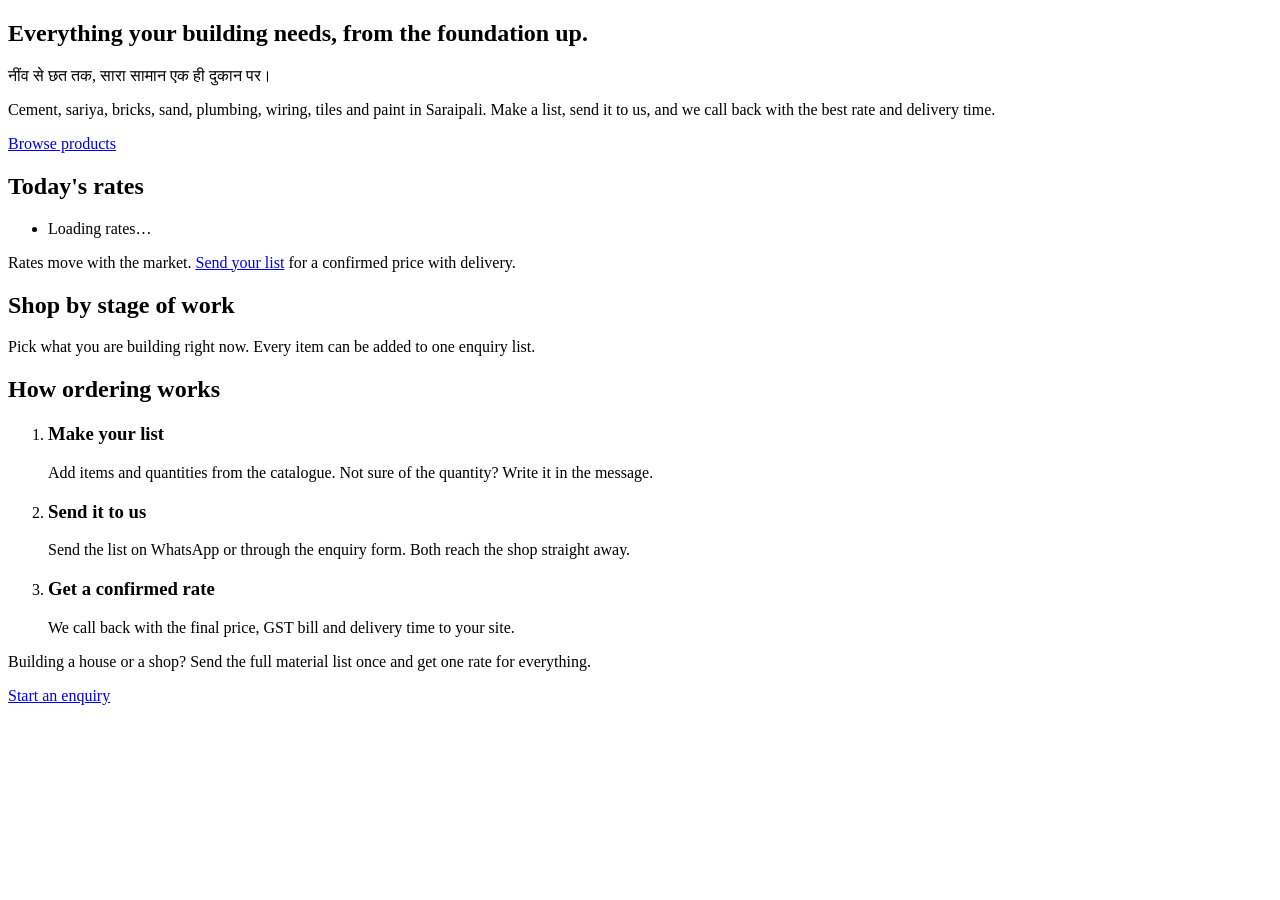
==== index.html @ ea23e9f2 "Add files via upload" ====
<!doctype html>
<html lang="en">
<head>
<meta charset="utf-8">
<meta name="viewport" content="width=device-width, initial-scale=1, viewport-fit=cover">
<title>Shani Traders | Building material in Saraipali</title>
<meta name="description" content="Cement, sariya, bricks, sand, pipes, wire, tiles and paint in Saraipali, Mahasamund. Check today's rates and send an enquiry on WhatsApp.">
<meta name="theme-color" content="#1E252B">
<link rel="icon" href="assets/img/favicon.svg" type="image/svg+xml">
<link rel="preconnect" href="https://fonts.googleapis.com">
<link rel="preconnect" href="https://fonts.gstatic.com" crossorigin>
<link href="https://fonts.googleapis.com/css2?family=Archivo:wdth,wght@62..125,400..800&family=Hind:wght@400;500;600&display=swap" rel="stylesheet">
<link rel="stylesheet" href="assets/css/style.css">
</head>
<body data-page="home">
<div id="site-header"></div>
<main id="main">
<section class="hero">
  <div class="wrap hero-grid">
    <div>
      <h1>Everything your building needs, from the foundation up.</h1>
      <p class="hi" lang="hi">नींव से छत तक, सारा सामान एक ही दुकान पर।</p>
      <p class="sub">Cement, sariya, bricks, sand, plumbing, wiring, tiles and paint in Saraipali. Make a list, send it to us, and we call back with the best rate and delivery time.</p>
      <div class="hero-cta">
        <a class="btn btn-dark" href="products.html">Browse products</a>
        <a class="btn btn-wa" id="hero-wa" target="_blank" rel="noopener"></a>
      </div>
    </div>
    <div class="board" aria-labelledby="rb-title">
      <div class="board-stripe"></div>
      <div class="board-head"><h2 id="rb-title">Today's rates</h2><time id="rb-date"></time></div>
      <ul class="rates" id="rate-rows"><li class="rb-empty">Loading rates…</li></ul>
      <p class="board-foot">Rates move with the market. <a href="enquiry.html">Send your list</a> for a confirmed price with delivery.</p>
    </div>
  </div>
</section>

<section class="section">
  <div class="wrap">
    <div class="section-head"><h2>Shop by stage of work</h2><p>Pick what you are building right now. Every item can be added to one enquiry list.</p></div>
    <div class="cats" id="cat-grid"></div>
  </div>
</section>

<section class="section" style="padding-top:0">
  <div class="wrap">
    <div class="section-head"><h2>How ordering works</h2></div>
    <ol class="steps">
      <li><h3>Make your list</h3><p>Add items and quantities from the catalogue. Not sure of the quantity? Write it in the message.</p></li>
      <li><h3>Send it to us</h3><p>Send the list on WhatsApp or through the enquiry form. Both reach the shop straight away.</p></li>
      <li><h3>Get a confirmed rate</h3><p>We call back with the final price, GST bill and delivery time to your site.</p></li>
    </ol>
  </div>
</section>

<section class="strip">
  <div class="wrap">
    <p>Building a house or a shop? Send the full material list once and get one rate for everything.</p>
    <a class="btn btn-hv" href="enquiry.html">Start an enquiry</a>
  </div>
</section>
</main>
<div id="site-footer"></div>
<script src="assets/js/config.js"></script>
<script src="assets/js/app.js"></script>
<script>
(async () => {
  const { $, esc, cat, CATS, inr, hasPrice, loadProducts, waLink, svg, S } = ST;
  const wa = $('#hero-wa');
  wa.href = waLink('Namaste ' + S.name + ', I want today\'s rates for building material.');
  wa.innerHTML = svg('wa') + 'Ask on WhatsApp';
  $('#rb-date').textContent = new Date().toLocaleDateString('en-IN', { day: 'numeric', month: 'short', year: 'numeric' });
  let ps = [];
  try { ps = await loadProducts(); }
  catch (e) { $('#rate-rows').innerHTML = '<li class="rb-empty">Rates could not load. Call or WhatsApp us for today\'s prices.</li>'; }
  if (ps.length) {
    const feat = ps.filter(p => p.featured);
    $('#rate-rows').innerHTML = (feat.length ? feat : ps).slice(0, 7).map(p => `<li><a href="product.html?id=${encodeURIComponent(p.id)}">
      <span class="rb-name">${esc(p.name)}<small>${esc(p.brand || cat(p.category).name)}</small>${p.inStock ? '' : '<span class="rb-out">Out of stock</span>'}</span>
      ${hasPrice(p) ? `<span class="rb-price">${inr(p.price)}<small>/${esc(p.unit)}</small></span>` : '<span class="rb-price ask">Ask</span>'}
    </a></li>`).join('');
  }
  $('#cat-grid').innerHTML = CATS.map(c => {
    const n = ps.filter(p => p.category === c.id).length;
    return `<a class="cat" href="products.html?cat=${c.id}">${ST.icon(c.icon)}
      <span class="cat-stage">${esc(c.stage)}</span><h3>${esc(c.name)}</h3>
      <span class="cat-count">${ps.length ? (n ? n + (n === 1 ? ' item' : ' items') : 'Ask us') : esc(c.blurb)}</span></a>`;
  }).join('');
})();
</script>
</body>
</html>
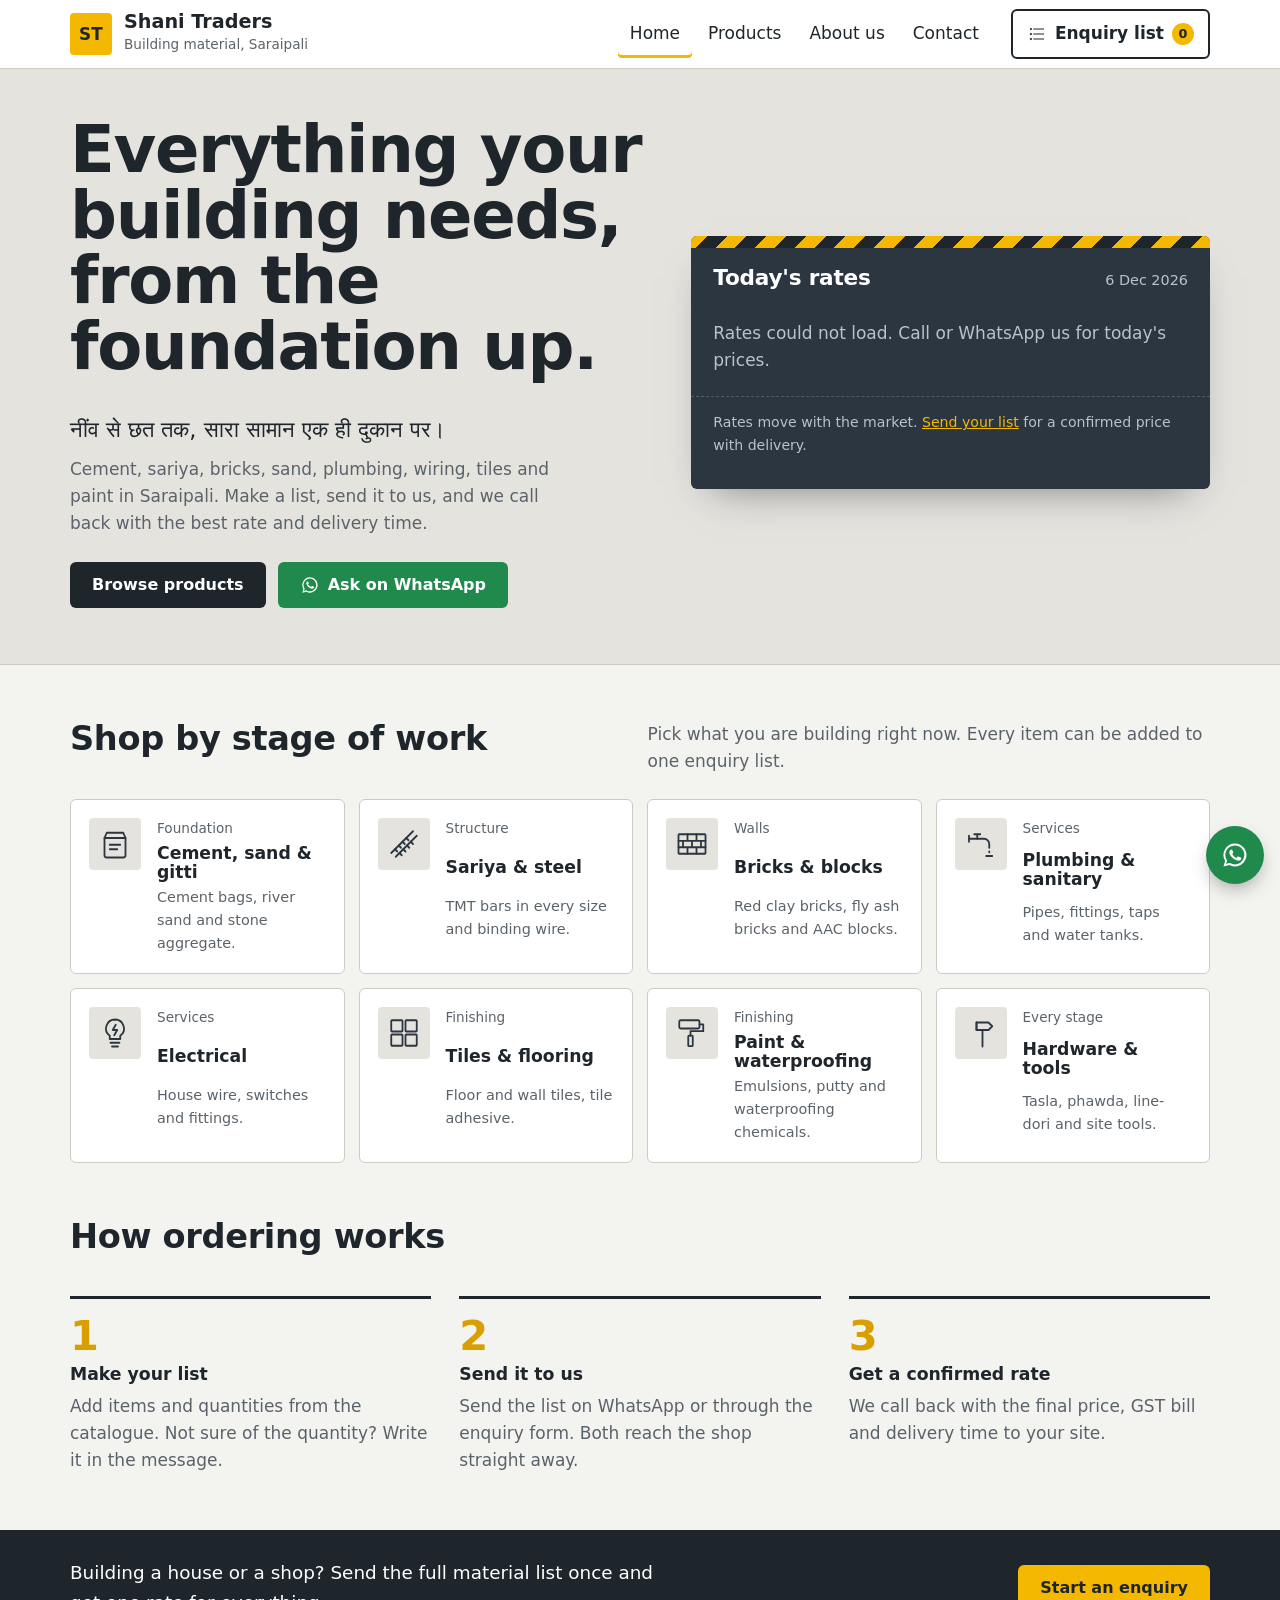
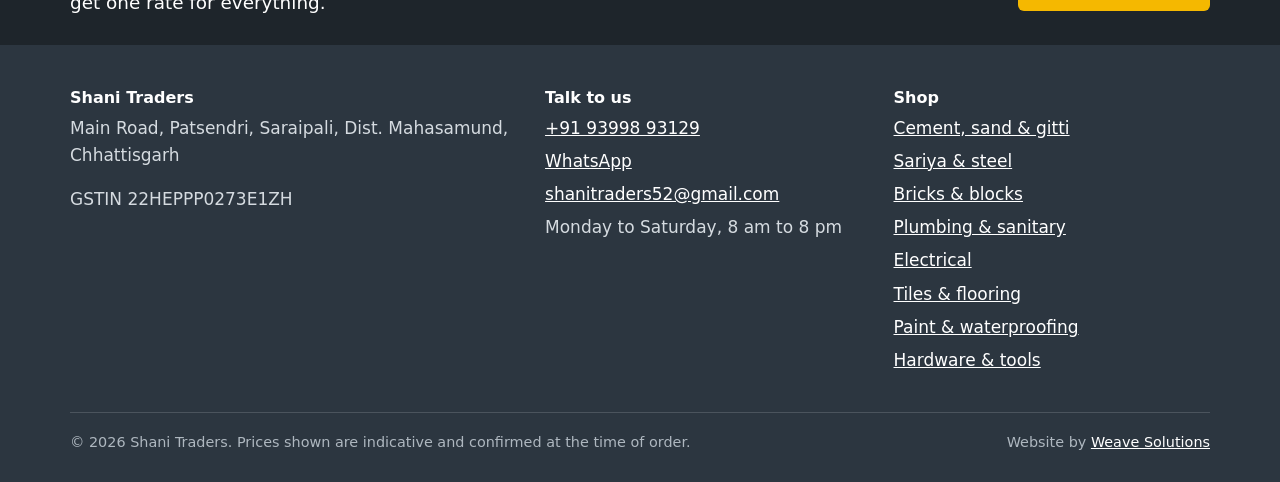
==== commit 5bd2f324: "Add files via upload" ====
--- a/index.html
+++ b/index.html
@@ -6,11 +6,11 @@
 <title>Shani Traders | Building material in Saraipali</title>
 <meta name="description" content="Cement, sariya, bricks, sand, pipes, wire, tiles and paint in Saraipali, Mahasamund. Check today's rates and send an enquiry on WhatsApp.">
 <meta name="theme-color" content="#1E252B">
-<link rel="icon" href="assets/img/favicon.svg" type="image/svg+xml">
+<link rel="icon" href="images/favicon.svg" type="image/svg+xml">
 <link rel="preconnect" href="https://fonts.googleapis.com">
 <link rel="preconnect" href="https://fonts.gstatic.com" crossorigin>
 <link href="https://fonts.googleapis.com/css2?family=Archivo:wdth,wght@62..125,400..800&family=Hind:wght@400;500;600&display=swap" rel="stylesheet">
-<link rel="stylesheet" href="assets/css/style.css">
+<link rel="stylesheet" href="style.css">
 </head>
 <body data-page="home">
 <div id="site-header"></div>
@@ -61,8 +61,8 @@
 </section>
 </main>
 <div id="site-footer"></div>
-<script src="assets/js/config.js"></script>
-<script src="assets/js/app.js"></script>
+<script src="config.js"></script>
+<script src="app.js"></script>
 <script>
 (async () => {
   const { $, esc, cat, CATS, inr, hasPrice, loadProducts, waLink, svg, S } = ST;
--- a/style.css
+++ b/style.css
@@ -0,0 +1,317 @@
+/* Shani Traders — site styles */
+:root{
+  --ink:#1E252B; --steel:#2C3640; --steel-2:#3A4651;
+  --concrete:#E5E3DE; --paper:#F3F3F0; --white:#FFFFFF;
+  --line:#CFCBC3; --muted:#5B636A;
+  --hv:#F5B800; --hv-deep:#D99E00;
+  --rust:#A6401F; --wa:#1F8A4C; --wa-deep:#176B3A;
+  --f-head:"Archivo",system-ui,-apple-system,"Segoe UI",sans-serif;
+  --f-body:"Hind",system-ui,-apple-system,"Segoe UI",sans-serif;
+  --wrap:1180px;
+}
+*,*::before,*::after{box-sizing:border-box}
+html{-webkit-text-size-adjust:100%;scroll-padding-top:80px}
+body{margin:0;background:var(--paper);color:var(--ink);font:400 1.0625rem/1.6 var(--f-body);
+  padding-bottom:env(safe-area-inset-bottom,0px)}
+img{max-width:100%;display:block}
+a{color:inherit}
+h1,h2,h3{font-family:var(--f-head);line-height:1.1;margin:0 0 .5em;font-weight:750}
+h2{font-size:clamp(1.5rem,3vw,2.1rem);font-stretch:112%;letter-spacing:-.01em}
+h3{font-size:1.08rem;font-stretch:100%}
+p{margin:0 0 1em}
+:focus-visible{outline:3px solid var(--hv);outline-offset:2px;border-radius:2px}
+.wrap{max-width:var(--wrap);margin:0 auto;padding:0 20px}
+.sr{position:absolute!important;width:1px;height:1px;overflow:hidden;clip:rect(0 0 0 0);white-space:nowrap}
+.skip{position:absolute;left:-999px;top:8px;background:var(--hv);padding:8px 12px;z-index:100;font-weight:600}
+.skip:focus{left:8px}
+.muted{color:var(--muted)}
+.section{padding:56px 0}
+.section-head{display:flex;justify-content:space-between;align-items:end;gap:16px;margin-bottom:24px;flex-wrap:wrap}
+.section-head p{margin:0;color:var(--muted);max-width:52ch}
+
+/* Buttons */
+.btn{display:inline-flex;align-items:center;justify-content:center;gap:8px;min-height:46px;padding:0 20px;
+  border:2px solid transparent;border-radius:6px;font:600 1rem/1 var(--f-body);text-decoration:none;cursor:pointer;
+  background:var(--white);color:var(--ink);transition:background .15s,border-color .15s}
+.btn svg{width:20px;height:20px;flex:none}
+.btn-dark{background:var(--ink);color:var(--white)}
+.btn-dark:hover{background:var(--steel-2)}
+.btn-hv{background:var(--hv);color:var(--ink)}
+.btn-hv:hover{background:var(--hv-deep)}
+.btn-wa{background:var(--wa);color:#fff}
+.btn-wa:hover{background:var(--wa-deep)}
+.btn-ghost{background:transparent;border-color:var(--line)}
+.btn-ghost:hover{border-color:var(--ink)}
+.btn-sm{min-height:38px;padding:0 14px;font-size:.95rem}
+.btn-block{width:100%}
+.btn[disabled]{opacity:.5;cursor:not-allowed}
+.btn-danger{background:transparent;color:var(--rust);border-color:var(--rust)}
+
+/* Header */
+.hdr{background:var(--white);border-bottom:1px solid var(--line);position:sticky;top:0;z-index:40;
+  padding-top:env(safe-area-inset-top,0px)}
+.hdr-in{display:flex;align-items:center;gap:20px;min-height:68px}
+.brand{display:flex;align-items:center;gap:12px;text-decoration:none;margin-right:auto}
+.brand-mark{width:42px;height:42px;background:var(--hv);display:grid;place-items:center;border-radius:4px;
+  font:800 1.05rem/1 var(--f-head);font-stretch:75%;letter-spacing:.02em}
+.brand b{display:block;font:800 1.2rem/1 var(--f-head);font-stretch:118%}
+.brand small{display:block;color:var(--muted);font-size:.85rem;margin-top:3px}
+.nav{display:flex;gap:4px;align-items:center}
+.nav a{padding:10px 12px;text-decoration:none;font-weight:500;border-radius:4px}
+.nav a:hover{background:var(--paper)}
+.nav a[aria-current="page"]{box-shadow:inset 0 -3px 0 var(--hv)}
+.list-btn{display:inline-flex;align-items:center;gap:8px;text-decoration:none;font-weight:600;
+  padding:9px 14px;border:2px solid var(--ink);border-radius:6px}
+.list-btn svg{width:20px;height:20px}
+.badge{min-width:22px;height:22px;padding:0 6px;border-radius:11px;background:var(--hv);display:inline-grid;place-items:center;
+  font:700 .8rem/1 var(--f-body)}
+.nav-toggle{display:none;background:none;border:0;padding:10px;cursor:pointer}
+.nav-toggle svg{width:26px;height:26px}
+@media (max-width:860px){
+  .nav-toggle{display:block;order:3}
+  .list-btn{order:2;padding:8px 10px}
+  .list-btn .lbl{display:none}
+  .nav{position:absolute;left:0;right:0;top:100%;background:var(--white);border-bottom:1px solid var(--line);
+    flex-direction:column;align-items:stretch;padding:8px 20px 16px;display:none}
+  .nav.open{display:flex}
+  .nav a{padding:12px 4px;border-bottom:1px solid var(--concrete)}
+  .nav a[aria-current="page"]{box-shadow:inset 4px 0 0 var(--hv);padding-left:12px}
+  .brand small{display:none}
+}
+
+/* Hero with rate board */
+.hero{padding:48px 0 56px;border-bottom:1px solid var(--line);background:var(--concrete)}
+.hero-grid{display:grid;grid-template-columns:1.05fr .95fr;gap:48px;align-items:center}
+.hero h1{font-size:clamp(2.3rem,5.4vw,4.1rem);font-stretch:125%;font-weight:800;letter-spacing:-.02em;line-height:1;max-width:14ch}
+.hero .hi{font-size:clamp(1.15rem,2vw,1.4rem);font-weight:500;margin:18px 0 8px}
+.hero .sub{color:var(--muted);max-width:46ch}
+.hero-cta{display:flex;flex-wrap:wrap;gap:12px;margin-top:24px}
+.board{background:var(--steel);color:#fff;border-radius:6px;overflow:hidden;box-shadow:0 18px 40px -22px rgba(30,37,43,.6)}
+.board-stripe{height:12px;background:repeating-linear-gradient(-45deg,var(--hv) 0 14px,var(--ink) 14px 28px)}
+.board-head{display:flex;justify-content:space-between;align-items:baseline;padding:18px 22px 10px;gap:12px}
+.board-head h2{font-size:1.35rem;font-stretch:118%;margin:0;color:#fff}
+.board-head time{font-size:.9rem;color:#B9C2CA}
+.rates{list-style:none;margin:0;padding:0 8px}
+.rates li a{display:flex;justify-content:space-between;align-items:center;gap:16px;padding:12px 14px;text-decoration:none;
+  border-top:1px dashed rgba(255,255,255,.18)}
+.rates li a:hover{background:var(--steel-2)}
+.rb-name{font-weight:500;line-height:1.25}
+.rb-name small{display:block;color:#B9C2CA;font-size:.85rem;font-weight:400}
+.rb-price{text-align:right;font:700 1.7rem/1 var(--f-head);font-stretch:72%;color:var(--hv);white-space:nowrap;font-variant-numeric:tabular-nums}
+.rb-price small{font:400 .82rem/1 var(--f-body);color:#B9C2CA;margin-left:3px}
+.rb-price.ask{font-size:1.15rem;color:#fff}
+.rb-out{display:block;color:#FF9C7A;font-size:.8rem;font-weight:600}
+.rb-empty{padding:18px 14px;color:#B9C2CA}
+.board-foot{padding:14px 22px 18px;font-size:.88rem;color:#B9C2CA;border-top:1px dashed rgba(255,255,255,.18);margin-top:4px}
+.board-foot a{color:var(--hv)}
+@media (max-width:900px){.hero-grid{grid-template-columns:1fr;gap:32px}.hero{padding-top:32px}}
+
+/* Category tiles */
+.cats{display:grid;grid-template-columns:repeat(auto-fill,minmax(250px,1fr));gap:14px}
+.cat{display:grid;grid-template-columns:52px 1fr;gap:4px 16px;align-items:start;padding:18px;background:var(--white);
+  border:1px solid var(--line);border-radius:6px;text-decoration:none}
+.cat:hover{border-color:var(--ink)}
+.cat .ico{grid-row:span 3;width:52px;height:52px;background:var(--concrete);border-radius:4px;color:var(--steel);padding:8px}
+.cat-stage{font-size:.85rem;color:var(--muted)}
+.cat h3{margin:0}
+.cat-count{font-size:.9rem;color:var(--muted)}
+.ico{display:inline-grid;place-items:center}
+.ico svg{width:100%;height:100%}
+
+/* Steps */
+.steps{display:grid;grid-template-columns:repeat(3,1fr);gap:28px;counter-reset:s;list-style:none;padding:0;margin:0}
+.steps li{counter-increment:s;border-top:3px solid var(--ink);padding-top:16px}
+.steps li::before{content:counter(s);display:block;font:800 2.6rem/1 var(--f-head);font-stretch:75%;color:var(--hv-deep);margin-bottom:8px}
+.steps p{color:var(--muted);margin:0}
+@media (max-width:760px){.steps{grid-template-columns:1fr}}
+
+.strip{background:var(--ink);color:#fff}
+.strip .wrap{display:flex;flex-wrap:wrap;gap:16px 40px;justify-content:space-between;align-items:center;padding-top:28px;padding-bottom:28px}
+.strip p{margin:0;font-size:1.15rem;max-width:52ch}
+
+/* Page header */
+.page-head{background:var(--concrete);border-bottom:1px solid var(--line);padding:34px 0 26px}
+.page-head h1{font-size:clamp(1.9rem,4vw,2.8rem);font-stretch:120%;font-weight:800;letter-spacing:-.015em;margin:0}
+.page-head p{margin:8px 0 0;color:var(--muted)}
+.crumb{font-size:.9rem;color:var(--muted);margin-bottom:8px}
+.crumb a{color:var(--muted)}
+
+/* Catalogue */
+.tools{display:flex;flex-wrap:wrap;gap:12px;align-items:center;margin:24px 0 14px}
+.search{flex:1 1 280px;position:relative}
+.search input{width:100%;min-height:48px;padding:0 14px 0 44px;border:2px solid var(--line);border-radius:6px;font:inherit;background:var(--white)}
+.search input:focus{border-color:var(--ink);outline:none}
+.search svg{position:absolute;left:14px;top:50%;transform:translateY(-50%);width:20px;height:20px;color:var(--muted)}
+select,.field input,.field textarea,.field select{min-height:48px;padding:0 12px;border:2px solid var(--line);border-radius:6px;font:inherit;background:var(--white);color:var(--ink)}
+.chips{display:flex;gap:8px;overflow-x:auto;padding:2px 0 10px;scrollbar-width:thin}
+.chip{flex:none;padding:8px 14px;border:1.5px solid var(--line);border-radius:999px;background:var(--white);font:500 .95rem/1.2 var(--f-body);cursor:pointer;white-space:nowrap}
+.chip[aria-pressed="true"]{background:var(--ink);color:#fff;border-color:var(--ink)}
+.chip span{color:var(--muted);margin-left:4px}
+.chip[aria-pressed="true"] span{color:#B9C2CA}
+.result-count{color:var(--muted);font-size:.95rem;margin:4px 0 16px}
+.grid{display:grid;grid-template-columns:repeat(auto-fill,minmax(232px,1fr));gap:16px}
+.card{background:var(--white);border:1px solid var(--line);border-radius:6px;display:flex;flex-direction:column;overflow:hidden}
+.card-media{position:relative;aspect-ratio:4/3;background:var(--concrete);display:grid;place-items:center;color:var(--steel)}
+.card-media .ico,.p-media .ico{width:34%;opacity:.85}
+.card-media img,.p-media img{position:absolute;inset:0;width:100%;height:100%;object-fit:cover}
+.tag-out{position:absolute;left:10px;top:10px;background:var(--rust);color:#fff;font-size:.8rem;font-weight:600;padding:3px 9px;border-radius:3px;z-index:1}
+.card-body{padding:14px 16px 16px;display:flex;flex-direction:column;gap:2px;flex:1}
+.card-brand{font-size:.88rem;color:var(--muted)}
+.card h3{margin:0;font-size:1.02rem;line-height:1.3}
+.card h3 a{text-decoration:none}
+.card h3 a:hover{text-decoration:underline}
+.price{margin:8px 0 12px;display:flex;align-items:baseline;flex-wrap:wrap;gap:4px 8px}
+.amt{font:700 1.5rem/1 var(--f-head);font-stretch:80%;font-variant-numeric:tabular-nums}
+.per{color:var(--muted);font-size:.92rem}
+.mrp{color:var(--muted);font-size:.88rem}
+.ask{font-weight:600;color:var(--steel-2)}
+.card-actions{margin-top:auto;display:grid;grid-template-columns:1fr auto;gap:8px}
+.card-actions .btn{min-height:42px;padding:0 12px;font-size:.95rem}
+.icon-btn{width:42px;padding:0!important}
+.is-out .card-media{filter:grayscale(1)}
+.empty{padding:40px 20px;text-align:center;background:var(--white);border:1px dashed var(--line);border-radius:6px}
+
+/* Product page */
+.product{display:grid;grid-template-columns:1fr 1fr;gap:40px;padding:32px 0 48px;align-items:start}
+.p-media{position:relative;aspect-ratio:1/1;background:var(--concrete);border-radius:6px;display:grid;place-items:center;color:var(--steel);overflow:hidden}
+.product h1{font-size:clamp(1.7rem,3.6vw,2.5rem);font-stretch:112%;font-weight:800}
+.product .price .amt{font-size:2.3rem}
+.stock{display:inline-flex;align-items:center;gap:8px;font-weight:600;margin-bottom:16px}
+.stock::before{content:"";width:10px;height:10px;border-radius:50%;background:var(--wa)}
+.stock.out{color:var(--rust)}.stock.out::before{background:var(--rust)}
+.qty{display:inline-flex;align-items:center;border:2px solid var(--line);border-radius:6px;background:var(--white)}
+.qty button{width:44px;height:44px;border:0;background:none;font-size:1.3rem;cursor:pointer}
+.qty input{width:70px;height:44px;border:0;text-align:center;font:600 1.05rem var(--f-body);-moz-appearance:textfield}
+.qty input::-webkit-outer-spin-button,.qty input::-webkit-inner-spin-button{-webkit-appearance:none;margin:0}
+.buy{display:flex;flex-wrap:wrap;gap:12px;align-items:center;margin:18px 0}
+.facts{border-top:1px solid var(--line);margin-top:20px;padding-top:12px;display:grid;grid-template-columns:auto 1fr;gap:6px 20px;font-size:.98rem}
+.facts dt{color:var(--muted)}.facts dd{margin:0}
+@media (max-width:800px){.product{grid-template-columns:1fr;gap:20px;padding-top:20px}.p-media{aspect-ratio:4/3}}
+
+/* Enquiry page */
+.enq{display:grid;grid-template-columns:1.1fr .9fr;gap:32px;padding:32px 0 56px;align-items:start}
+.panel{background:var(--white);border:1px solid var(--line);border-radius:6px;padding:22px}
+.panel h2{font-size:1.3rem;font-stretch:110%}
+.items{list-style:none;margin:0;padding:0}
+.items li{display:grid;grid-template-columns:1fr auto auto;gap:12px;align-items:center;padding:12px 0;border-bottom:1px solid var(--concrete)}
+.items li:last-child{border-bottom:0}
+.items .nm{line-height:1.3}
+.items .nm small{display:block;color:var(--muted)}
+.items .qty input{width:56px}
+.items .qty button{width:36px}
+.items .rm{background:none;border:0;color:var(--rust);cursor:pointer;font:500 .9rem var(--f-body);padding:8px}
+.field{display:flex;flex-direction:column;gap:6px;margin-bottom:14px}
+.field label{font-weight:500}
+.field textarea{padding:10px 12px;min-height:96px;resize:vertical}
+.field input:focus,.field textarea:focus,.field select:focus,select:focus{border-color:var(--ink);outline:none}
+.field .hint{font-size:.88rem;color:var(--muted)}
+.row2{display:grid;grid-template-columns:1fr 1fr;gap:12px}
+.hp{position:absolute;left:-5000px}
+.msg{padding:12px 14px;border-radius:6px;margin-bottom:14px;font-weight:500}
+.msg.err{background:#FBE9E4;color:var(--rust)}
+.msg.ok{background:#E4F3EA;color:var(--wa-deep)}
+.done{text-align:center;padding:28px 10px}
+.done h2{font-size:1.6rem}
+@media (max-width:860px){.enq{grid-template-columns:1fr}.row2{grid-template-columns:1fr}}
+
+/* About / contact */
+.prose{max-width:68ch}
+.facts-grid{display:grid;grid-template-columns:repeat(auto-fit,minmax(240px,1fr));gap:24px;margin-top:28px}
+.facts-grid div{border-top:3px solid var(--ink);padding-top:14px}
+.facts-grid p{color:var(--muted);margin:0}
+.contact{display:grid;grid-template-columns:.9fr 1.1fr;gap:32px;padding:32px 0 56px}
+.contact dl{margin:0}
+.contact dt{font-weight:600;margin-top:16px}
+.contact dt:first-child{margin-top:0}
+.contact dd{margin:2px 0 0;color:var(--muted)}
+.contact dd a{color:var(--ink)}
+.map{border:0;width:100%;min-height:360px;height:100%;border-radius:6px;background:var(--concrete)}
+@media (max-width:860px){.contact{grid-template-columns:1fr}}
+
+/* Footer */
+.ftr{background:var(--steel);color:#D5DBE0;padding:44px 0 calc(28px + env(safe-area-inset-bottom,0px));margin-top:0}
+.ftr-grid{display:grid;grid-template-columns:1.4fr 1fr 1fr;gap:32px}
+.ftr h3{color:#fff;font-size:1rem}
+.ftr a{color:#fff}
+.ftr ul{list-style:none;margin:0;padding:0}
+.ftr li{margin-bottom:6px}
+.ftr-base{border-top:1px solid rgba(255,255,255,.15);margin-top:32px;padding-top:18px;display:flex;justify-content:space-between;flex-wrap:wrap;gap:8px;font-size:.9rem;color:#AEB7BF}
+@media (max-width:760px){.ftr-grid{grid-template-columns:1fr}}
+
+/* Floating WhatsApp + toast */
+.fab{position:fixed;right:16px;bottom:calc(16px + env(safe-area-inset-bottom,0px));width:58px;height:58px;border-radius:50%;
+  background:var(--wa);color:#fff;display:grid;place-items:center;box-shadow:0 8px 20px -6px rgba(0,0,0,.4);z-index:50}
+.fab svg{width:30px;height:30px}
+.toast{position:fixed;left:50%;bottom:calc(24px + env(safe-area-inset-bottom,0px));transform:translate(-50%,20px);opacity:0;
+  background:var(--ink);color:#fff;padding:12px 16px;border-radius:6px;display:flex;gap:14px;align-items:center;z-index:60;
+  transition:opacity .2s,transform .2s;max-width:calc(100% - 100px)}
+.toast.show{opacity:1;transform:translate(-50%,0)}
+.toast a{color:var(--hv);font-weight:600;white-space:nowrap}
+@media (prefers-reduced-motion:reduce){*{transition:none!important;animation:none!important}}
+
+/* ================= Admin ================= */
+.adm-bar{background:var(--ink);color:#fff;position:sticky;top:0;z-index:40;padding-top:env(safe-area-inset-top,0px)}
+.adm-bar .wrap{display:flex;align-items:center;gap:12px;min-height:60px}
+.adm-bar b{font:800 1.1rem/1 var(--f-head);font-stretch:115%;margin-right:auto}
+.adm-bar a,.adm-bar button{color:#fff}
+.adm-login{max-width:420px;margin:64px auto;padding:0 20px}
+.tabs{display:flex;gap:4px;border-bottom:1px solid var(--line);margin:20px 0 0}
+.tab{background:none;border:0;padding:12px 16px;font:600 1rem var(--f-body);cursor:pointer;border-bottom:3px solid transparent;color:var(--muted)}
+.tab[aria-selected="true"]{color:var(--ink);border-bottom-color:var(--hv)}
+.adm-tools{display:flex;flex-wrap:wrap;gap:10px;margin:18px 0}
+.adm-tools .search{flex:1 1 240px}
+.adm-list{display:flex;flex-direction:column;gap:8px;padding-bottom:110px}
+.arow{display:grid;grid-template-columns:1fr 150px auto auto auto;gap:14px;align-items:center;background:var(--white);border:1px solid var(--line);border-radius:6px;padding:10px 14px}
+.arow.dirty{border-color:var(--hv-deep);box-shadow:inset 4px 0 0 var(--hv)}
+.arow.is-hidden{opacity:.6}
+.arow .nm b{display:block;line-height:1.25}
+.arow .nm small{color:var(--muted)}
+.pr{display:flex;align-items:center;gap:4px;border:2px solid var(--line);border-radius:6px;padding:0 8px;background:var(--white)}
+.pr input{width:100%;border:0;height:40px;font:600 1rem var(--f-body);background:none}
+.pr input:focus{outline:none}
+.pr:focus-within{border-color:var(--ink)}
+.sw{display:inline-flex;align-items:center;gap:8px;cursor:pointer;font-size:.92rem;white-space:nowrap}
+.sw input{appearance:none;-webkit-appearance:none;width:42px;height:24px;border-radius:12px;background:#C4C0B8;position:relative;cursor:pointer;margin:0;transition:background .15s}
+.sw input::after{content:"";position:absolute;top:3px;left:3px;width:18px;height:18px;border-radius:50%;background:#fff;transition:left .15s}
+.sw input:checked{background:var(--wa)}
+.sw input:checked::after{left:21px}
+.savebar{position:fixed;left:0;right:0;bottom:0;background:var(--ink);color:#fff;z-index:45;transform:translateY(110%);transition:transform .2s;
+  padding-bottom:env(safe-area-inset-bottom,0px)}
+.savebar.show{transform:none}
+.savebar .wrap{display:flex;align-items:center;gap:12px;min-height:68px}
+.savebar span{margin-right:auto;font-weight:600}
+dialog{border:0;border-radius:8px;padding:0;width:min(640px,calc(100% - 24px));max-height:calc(100% - 24px)}
+dialog::backdrop{background:rgba(30,37,43,.55)}
+.dlg-head{display:flex;justify-content:space-between;align-items:center;padding:16px 20px;border-bottom:1px solid var(--line);position:sticky;top:0;background:#fff;z-index:1}
+.dlg-head h2{margin:0;font-size:1.25rem}
+.dlg-body{padding:18px 20px}
+.dlg-foot{display:flex;gap:10px;padding:14px 20px;border-top:1px solid var(--line);position:sticky;bottom:0;background:#fff}
+.dlg-foot .sp{margin-right:auto}
+.checks{display:flex;flex-wrap:wrap;gap:18px;margin:6px 0 14px}
+.ecard{background:var(--white);border:1px solid var(--line);border-radius:6px;padding:16px}
+.ecard.new{box-shadow:inset 4px 0 0 var(--hv)}
+.ecard-top{display:flex;justify-content:space-between;gap:12px;flex-wrap:wrap;align-items:start}
+.ecard-top b{font-size:1.08rem}
+.ecard pre{white-space:pre-wrap;font:inherit;background:var(--paper);padding:10px 12px;border-radius:4px;margin:10px 0}
+.ecard .acts{display:flex;gap:8px;flex-wrap:wrap;align-items:center}
+@media (max-width:760px){
+  .arow{grid-template-columns:1fr 1fr;gap:10px}
+  .arow .nm{grid-column:1/-1}
+  .arow .pr{grid-column:1/-1}
+  .arow [data-edit]{grid-column:1/-1}
+}
+
+/* Utilities and small-screen tuning */
+[hidden]{display:none!important}
+.adm-bar a{white-space:nowrap}
+@media (max-width:560px){
+  .adm-bar b{font-size:.95rem}
+  .grid{grid-template-columns:1fr 1fr;gap:10px}
+  .card-body{padding:10px 12px 12px}
+  .card h3{font-size:.95rem}
+  .amt{font-size:1.25rem}
+  .card-actions{grid-template-columns:1fr 42px}
+  .card-actions .btn{font-size:.85rem;padding:0 6px;white-space:nowrap}
+  .card-media .ico{width:40%}
+  .section{padding:40px 0}
+}
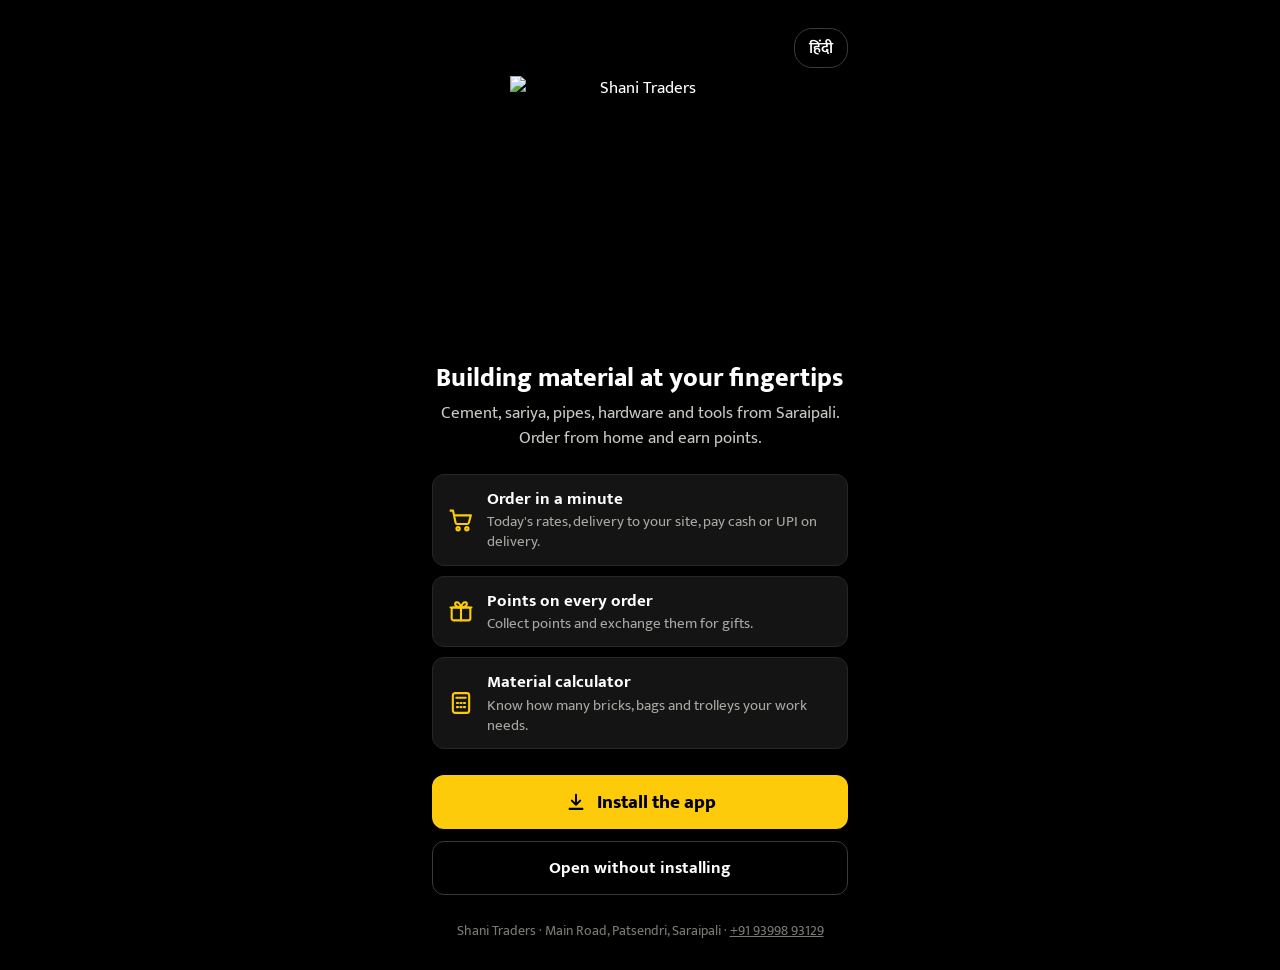
==== commit 4bc1903e: "Add files via upload" ====
--- a/index.html
+++ b/index.html
@@ -3,89 +3,104 @@
 <head>
 <meta charset="utf-8">
 <meta name="viewport" content="width=device-width, initial-scale=1, viewport-fit=cover">
-<title>Shani Traders | Building material in Saraipali</title>
-<meta name="description" content="Cement, sariya, bricks, sand, pipes, wire, tiles and paint in Saraipali, Mahasamund. Check today's rates and send an enquiry on WhatsApp.">
-<meta name="theme-color" content="#1E252B">
-<link rel="icon" href="images/favicon.svg" type="image/svg+xml">
+<title>Shani Traders app</title>
+<meta name="description" content="Install the Shani Traders app. Order cement, sariya, pipes, hardware and tools from Saraipali, and earn points for gifts.">
+<meta name="theme-color" content="#000000">
+<link rel="manifest" href="manifest.webmanifest">
+<link rel="icon" href="images/favicon.png" type="image/png">
+<link rel="apple-touch-icon" href="images/apple-touch-icon.png">
+<meta property="og:title" content="Shani Traders app">
+<meta property="og:description" content="Order building material from Saraipali and earn points for gifts.">
+<meta property="og:image" content="images/logo.png">
 <link rel="preconnect" href="https://fonts.googleapis.com">
 <link rel="preconnect" href="https://fonts.gstatic.com" crossorigin>
-<link href="https://fonts.googleapis.com/css2?family=Archivo:wdth,wght@62..125,400..800&family=Hind:wght@400;500;600&display=swap" rel="stylesheet">
-<link rel="stylesheet" href="style.css">
+<link href="https://fonts.googleapis.com/css2?family=Mukta:wght@400;500;600;700;800&display=swap" rel="stylesheet">
+<script>
+  // Opened from the home-screen icon: go straight into the app
+  if (matchMedia('(display-mode: standalone)').matches || navigator.standalone === true) location.replace('app.html');
+</script>
+<style>
+  :root{--gold:#FDCB0A;--f:"Mukta",system-ui,-apple-system,"Segoe UI",Roboto,sans-serif}
+  *{box-sizing:border-box}
+  html,body{margin:0;background:#000;color:#fff;font:400 17px/1.5 var(--f)}
+  main{max-width:460px;margin:0 auto;min-height:100vh;min-height:100dvh;display:flex;flex-direction:column;align-items:center;
+    padding:calc(28px + env(safe-area-inset-top,0px)) 22px calc(28px + env(safe-area-inset-bottom,0px));text-align:center}
+  .logo{width:min(64vw,260px);height:auto;margin:8px 0 6px}
+  .lang{align-self:flex-end;background:none;border:1px solid #3A3A3A;color:#fff;border-radius:18px;padding:6px 14px;font:600 .92rem var(--f);cursor:pointer}
+  h1{font-size:1.5rem;line-height:1.25;margin:10px 0 6px;font-weight:800}
+  p.sub{color:#C9C9C4;margin:0 0 22px}
+  ul{list-style:none;padding:0;margin:0 0 26px;width:100%;text-align:left;display:grid;gap:10px}
+  li{display:flex;gap:12px;align-items:center;background:#141414;border:1px solid #262626;border-radius:12px;padding:12px 14px}
+  li svg{width:28px;height:28px;flex:none;color:var(--gold)}
+  li b{display:block;font-size:1rem}
+  li span span{display:block;color:#A8A8A2;font-size:.88rem;line-height:1.35}
+  .btn{display:flex;align-items:center;justify-content:center;gap:10px;width:100%;min-height:54px;border-radius:12px;border:0;font:800 1.1rem var(--f);
+    text-decoration:none;cursor:pointer}
+  .btn svg{width:22px;height:22px}
+  .gold{background:var(--gold);color:#000}
+  .ghost{background:none;color:#fff;border:1.5px solid #3A3A3A;margin-top:12px;font-weight:700;font-size:1rem}
+  .how{display:none;width:100%;text-align:left;background:#141414;border:1px solid #3A3A3A;border-radius:12px;padding:14px 16px;margin-top:14px;font-size:.95rem}
+  .how.show{display:block}
+  .how ol{margin:6px 0 0;padding-left:20px}
+  .how li{display:list-item;background:none;border:0;padding:3px 0}
+  .done{color:var(--gold);font-weight:700;margin-top:12px;display:none}
+  footer{margin-top:auto;padding-top:26px;color:#7A7A75;font-size:.82rem}
+  footer a{color:#7A7A75}
+  :focus-visible{outline:3px solid var(--gold);outline-offset:2px}
+</style>
 </head>
-<body data-page="home">
-<div id="site-header"></div>
-<main id="main">
-<section class="hero">
-  <div class="wrap hero-grid">
-    <div>
-      <h1>Everything your building needs, from the foundation up.</h1>
-      <p class="hi" lang="hi">नींव से छत तक, सारा सामान एक ही दुकान पर।</p>
-      <p class="sub">Cement, sariya, bricks, sand, plumbing, wiring, tiles and paint in Saraipali. Make a list, send it to us, and we call back with the best rate and delivery time.</p>
-      <div class="hero-cta">
-        <a class="btn btn-dark" href="products.html">Browse products</a>
-        <a class="btn btn-wa" id="hero-wa" target="_blank" rel="noopener"></a>
-      </div>
-    </div>
-    <div class="board" aria-labelledby="rb-title">
-      <div class="board-stripe"></div>
-      <div class="board-head"><h2 id="rb-title">Today's rates</h2><time id="rb-date"></time></div>
-      <ul class="rates" id="rate-rows"><li class="rb-empty">Loading rates…</li></ul>
-      <p class="board-foot">Rates move with the market. <a href="enquiry.html">Send your list</a> for a confirmed price with delivery.</p>
-    </div>
-  </div>
-</section>
+<body>
+<main>
+  <button class="lang" id="lang">हिंदी</button>
+  <img class="logo" src="images/logo.png" alt="Shani Traders" width="720" height="750">
+  <h1 data-t="h1">Building material at your fingertips</h1>
+  <p class="sub" data-t="sub">Cement, sariya, pipes, hardware and tools from Saraipali. Order from home and earn points.</p>
+  <ul>
+    <li><svg viewBox="0 0 24 24" fill="none" stroke="currentColor" stroke-width="1.8" stroke-linecap="round" stroke-linejoin="round"><path d="M3 4h2.2l2.1 10.2a1.5 1.5 0 0 0 1.5 1.2h8.4a1.5 1.5 0 0 0 1.5-1.1L20.5 8H6.2"/><circle cx="9.5" cy="19.5" r="1.4"/><circle cx="17" cy="19.5" r="1.4"/></svg>
+      <span><b data-t="b1">Order in a minute</b><span data-t="b1s">Today's rates, delivery to your site, pay cash or UPI on delivery.</span></span></li>
+    <li><svg viewBox="0 0 24 24" fill="none" stroke="currentColor" stroke-width="1.8" stroke-linecap="round" stroke-linejoin="round"><rect x="4" y="9" width="16" height="11" rx="1.5"/><path d="M3 9h18M12 9v11"/><path d="M12 9S10.5 4 8 4.6C5.8 5.1 7 9 12 9zm0 0s1.5-5 4-4.4C18.2 5.1 17 9 12 9z"/></svg>
+      <span><b data-t="b2">Points on every order</b><span data-t="b2s">Collect points and exchange them for gifts.</span></span></li>
+    <li><svg viewBox="0 0 24 24" fill="none" stroke="currentColor" stroke-width="1.8" stroke-linecap="round" stroke-linejoin="round"><rect x="5" y="3.5" width="14" height="17" rx="2"/><path d="M8 7.5h8M8.5 12h1M11.5 12h1M14.5 12h1M8.5 15.5h1M11.5 15.5h1M14.5 15.5h1"/></svg>
+      <span><b data-t="b3">Material calculator</b><span data-t="b3s">Know how many bricks, bags and trolleys your work needs.</span></span></li>
+  </ul>
+  <button class="btn gold" id="install"><svg viewBox="0 0 24 24" fill="none" stroke="currentColor" stroke-width="2.2" stroke-linecap="round" stroke-linejoin="round"><path d="M12 4v11m-4.5-4.5L12 15l4.5-4.5M5 19.5h14"/></svg><span data-t="install">Install the app</span></button>
+  <p class="done" id="done" data-t="done">Installed. Open Shani Traders from your home screen.</p>
+  <div class="how" id="how-ios"><b data-t="iosT">On iPhone (Safari)</b><ol><li data-t="ios1">Tap the Share button at the bottom</li><li data-t="ios2">Choose “Add to Home Screen”</li><li data-t="ios3">Tap “Add”</li></ol></div>
+  <div class="how" id="how-other"><b data-t="anT">Install from the browser menu</b><ol><li data-t="an1">Open this page in Chrome</li><li data-t="an2">Tap ⋮ (menu) at the top right</li><li data-t="an3">Choose “Install app” or “Add to Home screen”</li></ol></div>
+  <a class="btn ghost" href="app.html" data-t="open">Open without installing</a>
+  <footer>Shani Traders · Main Road, Patsendri, Saraipali · <a href="tel:+919399893129">+91 93998 93129</a></footer>
+</main>
+<script>
+(() => {
+  const T = {
+    hi: { h1: 'बिल्डिंग मटेरियल अब आपके फ़ोन पर', sub: 'सरायपाली से सीमेंट, सरिया, पाइप, हार्डवेयर और औज़ार। घर बैठे ऑर्डर करें और पॉइंट पाएँ।',
+      b1: 'एक मिनट में ऑर्डर', b1s: 'आज के रेट, साइट पर डिलीवरी, डिलीवरी पर नकद या UPI।', b2: 'हर ऑर्डर पर पॉइंट', b2s: 'पॉइंट जमा कीजिए और गिफ़्ट पाइए।',
+      b3: 'मटेरियल कैलकुलेटर', b3s: 'कितनी ईंट, कितनी बोरी, कितनी ट्रॉली लगेगी, जानिए।', install: 'ऐप इंस्टॉल करें', open: 'बिना इंस्टॉल किए खोलें',
+      done: 'इंस्टॉल हो गया। होम स्क्रीन से शनि ट्रेडर्स खोलें।', iosT: 'iPhone पर (Safari में)', ios1: 'नीचे शेयर बटन दबाएँ', ios2: '“Add to Home Screen” चुनें', ios3: '“Add” दबाएँ',
+      anT: 'ब्राउज़र मेनू से इंस्टॉल करें', an1: 'यह पेज Chrome में खोलें', an2: 'ऊपर दाईं ओर ⋮ (मेनू) दबाएँ', an3: '“Install app” या “Add to Home screen” चुनें', lang: 'English' }
+  };
+  const EN = {}; document.querySelectorAll('[data-t]').forEach(el => { EN[el.dataset.t] = el.textContent; }); EN.lang = 'हिंदी';
+  let lang = 'en';
+  try { lang = JSON.parse(localStorage.getItem('st_lang')) || (/^hi\b/i.test(navigator.language) ? 'hi' : 'en'); } catch (e) { }
+  function paint() {
+    const d = lang === 'hi' ? T.hi : EN;
+    document.documentElement.lang = lang;
+    document.querySelectorAll('[data-t]').forEach(el => { el.textContent = d[el.dataset.t] || EN[el.dataset.t]; });
+    document.getElementById('lang').textContent = d.lang;
+  }
+  document.getElementById('lang').onclick = () => { lang = lang === 'hi' ? 'en' : 'hi'; try { localStorage.setItem('st_lang', JSON.stringify(lang)); } catch (e) { } paint(); };
+  paint();
 
-<section class="section">
-  <div class="wrap">
-    <div class="section-head"><h2>Shop by stage of work</h2><p>Pick what you are building right now. Every item can be added to one enquiry list.</p></div>
-    <div class="cats" id="cat-grid"></div>
-  </div>
-</section>
-
-<section class="section" style="padding-top:0">
-  <div class="wrap">
-    <div class="section-head"><h2>How ordering works</h2></div>
-    <ol class="steps">
-      <li><h3>Make your list</h3><p>Add items and quantities from the catalogue. Not sure of the quantity? Write it in the message.</p></li>
-      <li><h3>Send it to us</h3><p>Send the list on WhatsApp or through the enquiry form. Both reach the shop straight away.</p></li>
-      <li><h3>Get a confirmed rate</h3><p>We call back with the final price, GST bill and delivery time to your site.</p></li>
-    </ol>
-  </div>
-</section>
-
-<section class="strip">
-  <div class="wrap">
-    <p>Building a house or a shop? Send the full material list once and get one rate for everything.</p>
-    <a class="btn btn-hv" href="enquiry.html">Start an enquiry</a>
-  </div>
-</section>
-</main>
-<div id="site-footer"></div>
-<script src="config.js"></script>
-<script src="app.js"></script>
-<script>
-(async () => {
-  const { $, esc, cat, CATS, inr, hasPrice, loadProducts, waLink, svg, S } = ST;
-  const wa = $('#hero-wa');
-  wa.href = waLink('Namaste ' + S.name + ', I want today\'s rates for building material.');
-  wa.innerHTML = svg('wa') + 'Ask on WhatsApp';
-  $('#rb-date').textContent = new Date().toLocaleDateString('en-IN', { day: 'numeric', month: 'short', year: 'numeric' });
-  let ps = [];
-  try { ps = await loadProducts(); }
-  catch (e) { $('#rate-rows').innerHTML = '<li class="rb-empty">Rates could not load. Call or WhatsApp us for today\'s prices.</li>'; }
-  if (ps.length) {
-    const feat = ps.filter(p => p.featured);
-    $('#rate-rows').innerHTML = (feat.length ? feat : ps).slice(0, 7).map(p => `<li><a href="product.html?id=${encodeURIComponent(p.id)}">
-      <span class="rb-name">${esc(p.name)}<small>${esc(p.brand || cat(p.category).name)}</small>${p.inStock ? '' : '<span class="rb-out">Out of stock</span>'}</span>
-      ${hasPrice(p) ? `<span class="rb-price">${inr(p.price)}<small>/${esc(p.unit)}</small></span>` : '<span class="rb-price ask">Ask</span>'}
-    </a></li>`).join('');
-  }
-  $('#cat-grid').innerHTML = CATS.map(c => {
-    const n = ps.filter(p => p.category === c.id).length;
-    return `<a class="cat" href="products.html?cat=${c.id}">${ST.icon(c.icon)}
-      <span class="cat-stage">${esc(c.stage)}</span><h3>${esc(c.name)}</h3>
-      <span class="cat-count">${ps.length ? (n ? n + (n === 1 ? ' item' : ' items') : 'Ask us') : esc(c.blurb)}</span></a>`;
-  }).join('');
+  let evt = null;
+  const ios = /iphone|ipad|ipod/i.test(navigator.userAgent) || (navigator.platform === 'MacIntel' && navigator.maxTouchPoints > 1);
+  window.addEventListener('beforeinstallprompt', e => { e.preventDefault(); evt = e; });
+  window.addEventListener('appinstalled', () => { document.getElementById('done').style.display = 'block'; });
+  document.getElementById('install').onclick = async () => {
+    if (evt) { evt.prompt(); const r = await evt.userChoice; if (r.outcome === 'accepted') document.getElementById('done').style.display = 'block'; evt = null; return; }
+    document.getElementById(ios ? 'how-ios' : 'how-other').classList.add('show');
+  };
+  if (new URLSearchParams(location.search).has('install') && ios) document.getElementById('how-ios').classList.add('show');
+  if ('serviceWorker' in navigator) navigator.serviceWorker.register('sw.js').catch(() => { });
 })();
 </script>
 </body>
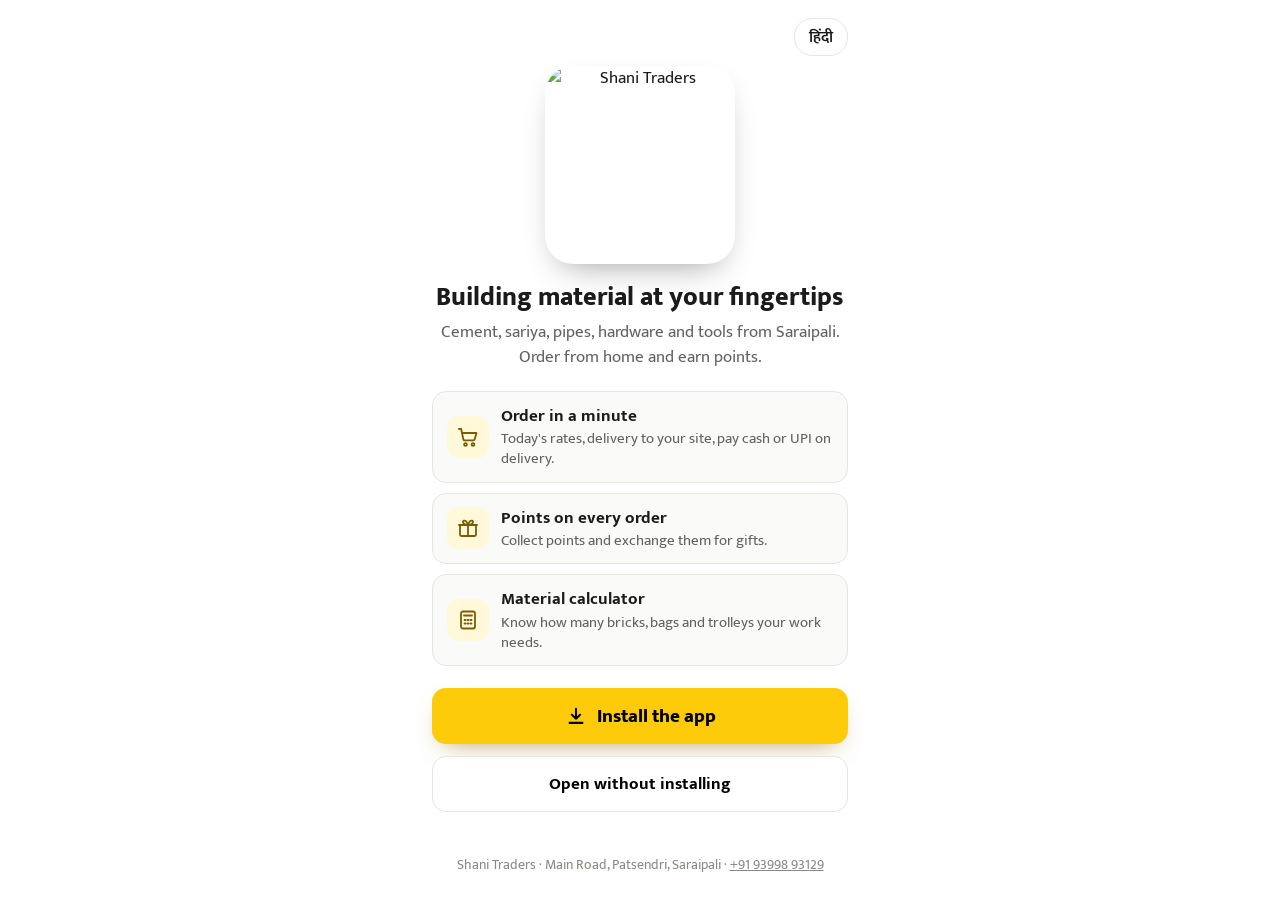
==== commit fa501130: "Add files via upload" ====
--- a/index.html
+++ b/index.html
@@ -5,13 +5,13 @@
 <meta name="viewport" content="width=device-width, initial-scale=1, viewport-fit=cover">
 <title>Shani Traders app</title>
 <meta name="description" content="Install the Shani Traders app. Order cement, sariya, pipes, hardware and tools from Saraipali, and earn points for gifts.">
-<meta name="theme-color" content="#000000">
+<meta name="theme-color" content="#FFFFFF">
 <link rel="manifest" href="manifest.webmanifest">
 <link rel="icon" href="images/favicon.png" type="image/png">
 <link rel="apple-touch-icon" href="images/apple-touch-icon.png">
 <meta property="og:title" content="Shani Traders app">
 <meta property="og:description" content="Order building material from Saraipali and earn points for gifts.">
-<meta property="og:image" content="images/logo.png">
+<meta property="og:image" content="images/icon-512.png">
 <link rel="preconnect" href="https://fonts.googleapis.com">
 <link rel="preconnect" href="https://fonts.gstatic.com" crossorigin>
 <link href="https://fonts.googleapis.com/css2?family=Mukta:wght@400;500;600;700;800&display=swap" rel="stylesheet">
@@ -20,33 +20,36 @@
   if (matchMedia('(display-mode: standalone)').matches || navigator.standalone === true) location.replace('app.html');
 </script>
 <style>
-  :root{--gold:#FDCB0A;--f:"Mukta",system-ui,-apple-system,"Segoe UI",Roboto,sans-serif}
+  :root{--gold:#FDCB0A;--gold-soft:#FFF8D9;--ink:#1B1B1B;--muted:#62625E;--line:#E6E5E0;--f:"Mukta",system-ui,-apple-system,"Segoe UI",Roboto,sans-serif}
   *{box-sizing:border-box}
-  html,body{margin:0;background:#000;color:#fff;font:400 17px/1.5 var(--f)}
+  html,body{margin:0;background:#fff;color:var(--ink);font:400 17px/1.5 var(--f)}
   main{max-width:460px;margin:0 auto;min-height:100vh;min-height:100dvh;display:flex;flex-direction:column;align-items:center;
-    padding:calc(28px + env(safe-area-inset-top,0px)) 22px calc(28px + env(safe-area-inset-bottom,0px));text-align:center}
-  .logo{width:min(64vw,260px);height:auto;margin:8px 0 6px}
-  .lang{align-self:flex-end;background:none;border:1px solid #3A3A3A;color:#fff;border-radius:18px;padding:6px 14px;font:600 .92rem var(--f);cursor:pointer}
-  h1{font-size:1.5rem;line-height:1.25;margin:10px 0 6px;font-weight:800}
-  p.sub{color:#C9C9C4;margin:0 0 22px}
-  ul{list-style:none;padding:0;margin:0 0 26px;width:100%;text-align:left;display:grid;gap:10px}
-  li{display:flex;gap:12px;align-items:center;background:#141414;border:1px solid #262626;border-radius:12px;padding:12px 14px}
-  li svg{width:28px;height:28px;flex:none;color:var(--gold)}
+    padding:calc(18px + env(safe-area-inset-top,0px)) 22px calc(24px + env(safe-area-inset-bottom,0px));text-align:center}
+  .lang{align-self:flex-end;background:#fff;border:1.5px solid var(--line);color:var(--ink);border-radius:18px;padding:5px 14px;font:600 .92rem var(--f);cursor:pointer}
+  .logo{width:min(46vw,190px);height:auto;border-radius:28px;margin:10px 0 4px;box-shadow:0 14px 34px -16px rgba(0,0,0,.45)}
+  h1{font-size:1.5rem;line-height:1.25;margin:14px 0 6px;font-weight:800}
+  p.sub{color:var(--muted);margin:0 0 20px}
+  ul{list-style:none;padding:0;margin:0 0 22px;width:100%;text-align:left;display:grid;gap:10px}
+  li{display:flex;gap:12px;align-items:center;background:#FAFAF8;border:1px solid var(--line);border-radius:14px;padding:12px 14px}
+  li .i{width:42px;height:42px;flex:none;border-radius:12px;background:var(--gold-soft);display:grid;place-items:center;color:#7A5D00}
+  li svg{width:24px;height:24px}
   li b{display:block;font-size:1rem}
-  li span span{display:block;color:#A8A8A2;font-size:.88rem;line-height:1.35}
-  .btn{display:flex;align-items:center;justify-content:center;gap:10px;width:100%;min-height:54px;border-radius:12px;border:0;font:800 1.1rem var(--f);
-    text-decoration:none;cursor:pointer}
+  li span span{display:block;color:var(--muted);font-size:.88rem;line-height:1.35}
+  .btn{display:flex;align-items:center;justify-content:center;gap:10px;width:100%;min-height:56px;border-radius:14px;border:0;font:800 1.1rem var(--f);
+    text-decoration:none;cursor:pointer;color:#000}
   .btn svg{width:22px;height:22px}
-  .gold{background:var(--gold);color:#000}
-  .ghost{background:none;color:#fff;border:1.5px solid #3A3A3A;margin-top:12px;font-weight:700;font-size:1rem}
-  .how{display:none;width:100%;text-align:left;background:#141414;border:1px solid #3A3A3A;border-radius:12px;padding:14px 16px;margin-top:14px;font-size:.95rem}
-  .how.show{display:block}
-  .how ol{margin:6px 0 0;padding-left:20px}
-  .how li{display:list-item;background:none;border:0;padding:3px 0}
-  .done{color:var(--gold);font-weight:700;margin-top:12px;display:none}
-  footer{margin-top:auto;padding-top:26px;color:#7A7A75;font-size:.82rem}
-  footer a{color:#7A7A75}
-  :focus-visible{outline:3px solid var(--gold);outline-offset:2px}
+  .gold{background:var(--gold);box-shadow:0 10px 24px -12px rgba(150,110,0,.7)}
+  .gold[aria-busy="true"]{opacity:.75}
+  .ghost{background:#fff;border:1.5px solid var(--line);margin-top:12px;font-weight:700;font-size:1rem}
+  .note{width:100%;text-align:left;background:#FAFAF8;border:1px solid var(--line);border-radius:14px;padding:14px 16px;margin-top:14px;font-size:.95rem}
+  .note ol{margin:6px 0 0;padding-left:20px}
+  .note li{display:list-item;background:none;border:0;padding:3px 0}
+  .note .btn{margin-top:10px;min-height:48px;font-size:1rem}
+  .ok{color:#1A7A43;font-weight:700;margin-top:12px}
+  footer{margin-top:auto;padding-top:24px;color:#8A8A85;font-size:.82rem}
+  footer a{color:#8A8A85}
+  [hidden]{display:none!important}
+  :focus-visible{outline:3px solid #E3B300;outline-offset:2px}
 </style>
 </head>
 <body>
@@ -56,50 +59,84 @@
   <h1 data-t="h1">Building material at your fingertips</h1>
   <p class="sub" data-t="sub">Cement, sariya, pipes, hardware and tools from Saraipali. Order from home and earn points.</p>
   <ul>
-    <li><svg viewBox="0 0 24 24" fill="none" stroke="currentColor" stroke-width="1.8" stroke-linecap="round" stroke-linejoin="round"><path d="M3 4h2.2l2.1 10.2a1.5 1.5 0 0 0 1.5 1.2h8.4a1.5 1.5 0 0 0 1.5-1.1L20.5 8H6.2"/><circle cx="9.5" cy="19.5" r="1.4"/><circle cx="17" cy="19.5" r="1.4"/></svg>
+    <li><span class="i"><svg viewBox="0 0 24 24" fill="none" stroke="currentColor" stroke-width="1.8" stroke-linecap="round" stroke-linejoin="round"><path d="M3 4h2.2l2.1 10.2a1.5 1.5 0 0 0 1.5 1.2h8.4a1.5 1.5 0 0 0 1.5-1.1L20.5 8H6.2"/><circle cx="9.5" cy="19.5" r="1.4"/><circle cx="17" cy="19.5" r="1.4"/></svg></span>
       <span><b data-t="b1">Order in a minute</b><span data-t="b1s">Today's rates, delivery to your site, pay cash or UPI on delivery.</span></span></li>
-    <li><svg viewBox="0 0 24 24" fill="none" stroke="currentColor" stroke-width="1.8" stroke-linecap="round" stroke-linejoin="round"><rect x="4" y="9" width="16" height="11" rx="1.5"/><path d="M3 9h18M12 9v11"/><path d="M12 9S10.5 4 8 4.6C5.8 5.1 7 9 12 9zm0 0s1.5-5 4-4.4C18.2 5.1 17 9 12 9z"/></svg>
+    <li><span class="i"><svg viewBox="0 0 24 24" fill="none" stroke="currentColor" stroke-width="1.8" stroke-linecap="round" stroke-linejoin="round"><rect x="4" y="9" width="16" height="11" rx="1.5"/><path d="M3 9h18M12 9v11"/><path d="M12 9S10.5 4 8 4.6C5.8 5.1 7 9 12 9zm0 0s1.5-5 4-4.4C18.2 5.1 17 9 12 9z"/></svg></span>
       <span><b data-t="b2">Points on every order</b><span data-t="b2s">Collect points and exchange them for gifts.</span></span></li>
-    <li><svg viewBox="0 0 24 24" fill="none" stroke="currentColor" stroke-width="1.8" stroke-linecap="round" stroke-linejoin="round"><rect x="5" y="3.5" width="14" height="17" rx="2"/><path d="M8 7.5h8M8.5 12h1M11.5 12h1M14.5 12h1M8.5 15.5h1M11.5 15.5h1M14.5 15.5h1"/></svg>
+    <li><span class="i"><svg viewBox="0 0 24 24" fill="none" stroke="currentColor" stroke-width="1.8" stroke-linecap="round" stroke-linejoin="round"><rect x="5" y="3.5" width="14" height="17" rx="2"/><path d="M8 7.5h8M8.5 12h1M11.5 12h1M14.5 12h1M8.5 15.5h1M11.5 15.5h1M14.5 15.5h1"/></svg></span>
       <span><b data-t="b3">Material calculator</b><span data-t="b3s">Know how many bricks, bags and trolleys your work needs.</span></span></li>
   </ul>
-  <button class="btn gold" id="install"><svg viewBox="0 0 24 24" fill="none" stroke="currentColor" stroke-width="2.2" stroke-linecap="round" stroke-linejoin="round"><path d="M12 4v11m-4.5-4.5L12 15l4.5-4.5M5 19.5h14"/></svg><span data-t="install">Install the app</span></button>
-  <p class="done" id="done" data-t="done">Installed. Open Shani Traders from your home screen.</p>
-  <div class="how" id="how-ios"><b data-t="iosT">On iPhone (Safari)</b><ol><li data-t="ios1">Tap the Share button at the bottom</li><li data-t="ios2">Choose “Add to Home Screen”</li><li data-t="ios3">Tap “Add”</li></ol></div>
-  <div class="how" id="how-other"><b data-t="anT">Install from the browser menu</b><ol><li data-t="an1">Open this page in Chrome</li><li data-t="an2">Tap ⋮ (menu) at the top right</li><li data-t="an3">Choose “Install app” or “Add to Home screen”</li></ol></div>
+
+  <button class="btn gold" id="install"><svg viewBox="0 0 24 24" fill="none" stroke="currentColor" stroke-width="2.2" stroke-linecap="round" stroke-linejoin="round"><path d="M12 4v11m-4.5-4.5L12 15l4.5-4.5M5 19.5h14"/></svg><span id="ilabel" data-t="install">Install the app</span></button>
+  <p class="ok" id="done" hidden data-t="done">Installed. Open Shani Traders from your home screen.</p>
+
+  <!-- Shown only when the phone cannot install directly from this browser -->
+  <div class="note" id="n-chrome" hidden><b data-t="chT">Open in Chrome to install</b><p style="margin:4px 0 0" data-t="chS">This browser cannot install apps. Chrome will open this page; then tap Install again.</p>
+    <a class="btn gold" id="openChrome" data-t="chB">Open in Chrome</a></div>
+  <div class="note" id="n-ios" hidden><b data-t="iosT">On iPhone (Safari)</b><ol><li data-t="ios1">Tap the Share button at the bottom</li><li data-t="ios2">Choose “Add to Home Screen”</li><li data-t="ios3">Tap “Add”</li></ol></div>
+  <div class="note" id="n-menu" hidden><b data-t="anT">Already installed?</b><p style="margin:4px 0 6px" data-t="anS">Look for Shani Traders on your home screen. If it is not there, install from the browser menu:</p>
+    <ol><li data-t="an2">Tap ⋮ (menu) at the top right</li><li data-t="an3">Choose “Install app” or “Add to Home screen”</li></ol></div>
+
   <a class="btn ghost" href="app.html" data-t="open">Open without installing</a>
   <footer>Shani Traders · Main Road, Patsendri, Saraipali · <a href="tel:+919399893129">+91 93998 93129</a></footer>
 </main>
 <script>
 (() => {
+  const $ = id => document.getElementById(id);
   const T = {
     hi: { h1: 'बिल्डिंग मटेरियल अब आपके फ़ोन पर', sub: 'सरायपाली से सीमेंट, सरिया, पाइप, हार्डवेयर और औज़ार। घर बैठे ऑर्डर करें और पॉइंट पाएँ।',
       b1: 'एक मिनट में ऑर्डर', b1s: 'आज के रेट, साइट पर डिलीवरी, डिलीवरी पर नकद या UPI।', b2: 'हर ऑर्डर पर पॉइंट', b2s: 'पॉइंट जमा कीजिए और गिफ़्ट पाइए।',
       b3: 'मटेरियल कैलकुलेटर', b3s: 'कितनी ईंट, कितनी बोरी, कितनी ट्रॉली लगेगी, जानिए।', install: 'ऐप इंस्टॉल करें', open: 'बिना इंस्टॉल किए खोलें',
-      done: 'इंस्टॉल हो गया। होम स्क्रीन से शनि ट्रेडर्स खोलें।', iosT: 'iPhone पर (Safari में)', ios1: 'नीचे शेयर बटन दबाएँ', ios2: '“Add to Home Screen” चुनें', ios3: '“Add” दबाएँ',
-      anT: 'ब्राउज़र मेनू से इंस्टॉल करें', an1: 'यह पेज Chrome में खोलें', an2: 'ऊपर दाईं ओर ⋮ (मेनू) दबाएँ', an3: '“Install app” या “Add to Home screen” चुनें', lang: 'English' }
+      done: 'इंस्टॉल हो गया। होम स्क्रीन से शनि ट्रेडर्स खोलें।', wait: 'तैयार हो रहा है…',
+      chT: 'इंस्टॉल के लिए Chrome में खोलें', chS: 'यह ब्राउज़र ऐप इंस्टॉल नहीं कर सकता। Chrome में यह पेज खुलेगा, फिर इंस्टॉल दबाएँ।', chB: 'Chrome में खोलें',
+      iosT: 'iPhone पर (Safari में)', ios1: 'नीचे शेयर बटन दबाएँ', ios2: '“Add to Home Screen” चुनें', ios3: '“Add” दबाएँ',
+      anT: 'पहले से इंस्टॉल है?', anS: 'होम स्क्रीन पर शनि ट्रेडर्स देखें। अगर नहीं है तो ब्राउज़र मेनू से इंस्टॉल करें:',
+      an2: 'ऊपर दाईं ओर ⋮ (मेनू) दबाएँ', an3: '“Install app” या “Add to Home screen” चुनें', lang: 'English' }
   };
-  const EN = {}; document.querySelectorAll('[data-t]').forEach(el => { EN[el.dataset.t] = el.textContent; }); EN.lang = 'हिंदी';
+  const EN = { wait: 'Getting ready…', lang: 'हिंदी' };
+  document.querySelectorAll('[data-t]').forEach(el => { EN[el.dataset.t] = el.textContent; });
   let lang = 'en';
   try { lang = JSON.parse(localStorage.getItem('st_lang')) || (/^hi\b/i.test(navigator.language) ? 'hi' : 'en'); } catch (e) { }
+  const tx = k => (lang === 'hi' && T.hi[k]) || EN[k];
   function paint() {
-    const d = lang === 'hi' ? T.hi : EN;
     document.documentElement.lang = lang;
-    document.querySelectorAll('[data-t]').forEach(el => { el.textContent = d[el.dataset.t] || EN[el.dataset.t]; });
-    document.getElementById('lang').textContent = d.lang;
+    document.querySelectorAll('[data-t]').forEach(el => { el.textContent = tx(el.dataset.t); });
+    $('lang').textContent = tx('lang');
   }
-  document.getElementById('lang').onclick = () => { lang = lang === 'hi' ? 'en' : 'hi'; try { localStorage.setItem('st_lang', JSON.stringify(lang)); } catch (e) { } paint(); };
+  $('lang').onclick = () => { lang = lang === 'hi' ? 'en' : 'hi'; try { localStorage.setItem('st_lang', JSON.stringify(lang)); } catch (e) { } paint(); };
   paint();
 
-  let evt = null;
-  const ios = /iphone|ipad|ipod/i.test(navigator.userAgent) || (navigator.platform === 'MacIntel' && navigator.maxTouchPoints > 1);
-  window.addEventListener('beforeinstallprompt', e => { e.preventDefault(); evt = e; });
-  window.addEventListener('appinstalled', () => { document.getElementById('done').style.display = 'block'; });
-  document.getElementById('install').onclick = async () => {
-    if (evt) { evt.prompt(); const r = await evt.userChoice; if (r.outcome === 'accepted') document.getElementById('done').style.display = 'block'; evt = null; return; }
-    document.getElementById(ios ? 'how-ios' : 'how-other').classList.add('show');
-  };
-  if (new URLSearchParams(location.search).has('install') && ios) document.getElementById('how-ios').classList.add('show');
+  const ua = navigator.userAgent;
+  const ios = /iphone|ipad|ipod/i.test(ua) || (navigator.platform === 'MacIntel' && navigator.maxTouchPoints > 1);
+  const android = /android/i.test(ua);
+  // Browsers inside WhatsApp, Facebook, Instagram etc. cannot install apps
+  const inApp = /; wv\)|FBAN|FBAV|Instagram|WhatsApp|Line\/|MiuiBrowser|GSA\//i.test(ua);
+  const chrome = /Chrome\/\d+/.test(ua) && !/Edg|OPR|SamsungBrowser|UCBrowser|YaBrowser/i.test(ua) && !inApp;
+  const show = id => ['n-chrome', 'n-ios', 'n-menu'].forEach(n => { $(n).hidden = n !== id; });
+  $('openChrome').href = 'intent://' + location.host + location.pathname + '#Intent;scheme=https;package=com.android.chrome;S.browser_fallback_url=' + encodeURIComponent(location.href) + ';end';
+
+  // Chrome hands us the install prompt when the app can be installed; keep it for the button
+  let evt = null, waiters = [];
+  window.addEventListener('beforeinstallprompt', e => { e.preventDefault(); evt = e; waiters.forEach(f => f()); waiters = []; });
+  window.addEventListener('appinstalled', () => { evt = null; $('done').hidden = false; show(''); });
+  const waitForPrompt = ms => new Promise(res => { if (evt) return res(true); const tm = setTimeout(() => res(false), ms); waiters.push(() => { clearTimeout(tm); res(true); }); });
+
+  async function install() {
+    if (ios) return show('n-ios');
+    if (android && !chrome && !evt) return show('n-chrome');
+    if (!evt) {
+      // The prompt can arrive a few seconds after the page opens; the tap stays valid for about 5 seconds
+      $('install').setAttribute('aria-busy', 'true'); $('ilabel').textContent = tx('wait');
+      await waitForPrompt(4000);
+      $('install').removeAttribute('aria-busy'); $('ilabel').textContent = tx('install');
+    }
+    if (!evt) return show(android ? 'n-menu' : 'n-menu');
+    const e = evt; evt = null;
+    try { await e.prompt(); const r = await e.userChoice; if (r.outcome === 'accepted') { $('done').hidden = false; show(''); } }
+    catch (err) { show('n-menu'); }
+  }
+  $('install').onclick = install;
+  if (new URLSearchParams(location.search).has('install')) { if (ios) show('n-ios'); else if (android && !chrome) show('n-chrome'); }
   if ('serviceWorker' in navigator) navigator.serviceWorker.register('sw.js').catch(() => { });
 })();
 </script>
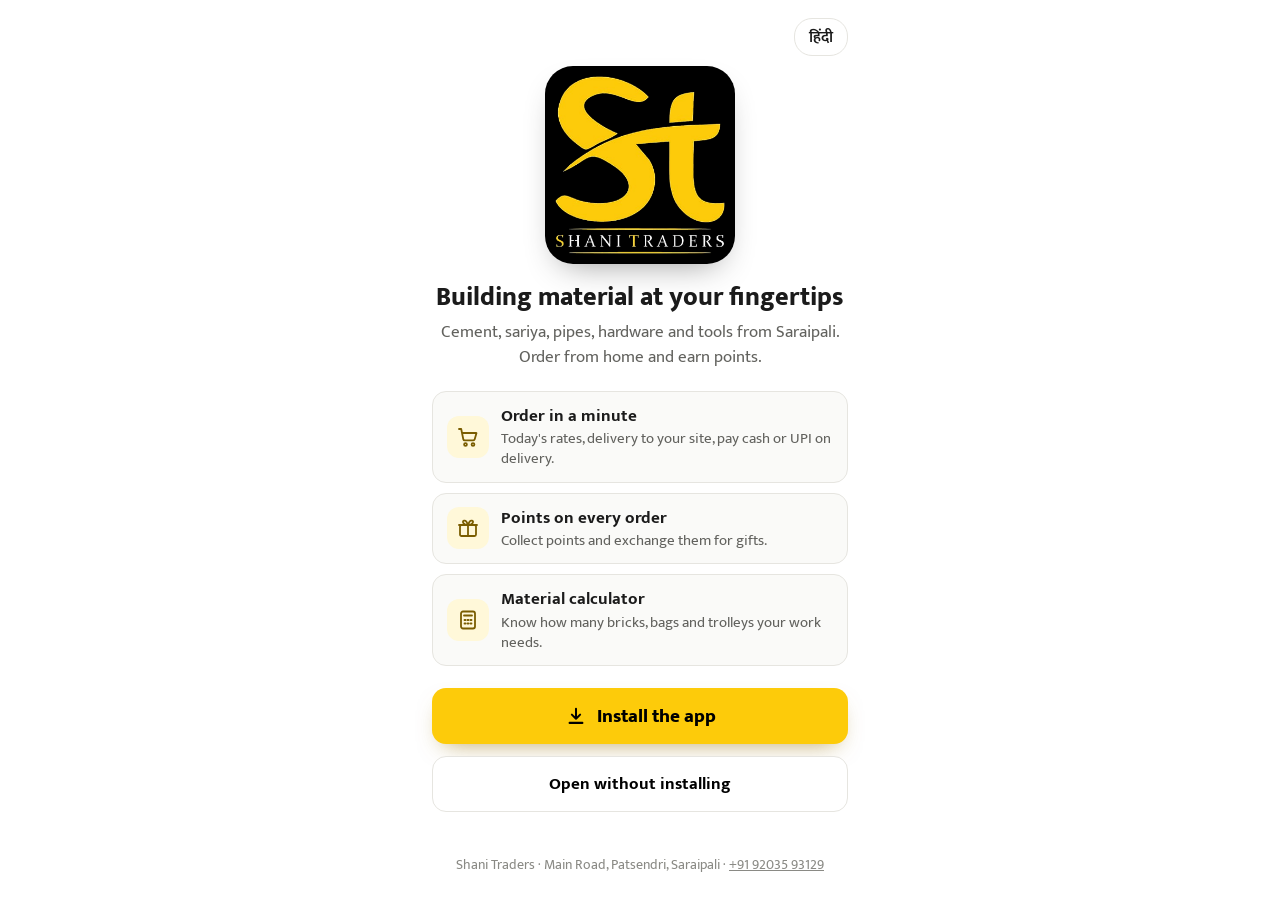
==== commit d7778638: "Update index.html" ====
--- a/index.html
+++ b/index.html
@@ -78,7 +78,7 @@
     <ol><li data-t="an2">Tap ⋮ (menu) at the top right</li><li data-t="an3">Choose “Install app” or “Add to Home screen”</li></ol></div>
 
   <a class="btn ghost" href="app.html" data-t="open">Open without installing</a>
-  <footer>Shani Traders · Main Road, Patsendri, Saraipali · <a href="tel:+919399893129">+91 93998 93129</a></footer>
+  <footer>Shani Traders · Main Road, Patsendri, Saraipali · <a href="tel:+919203593129">+91 92035 93129</a></footer>
 </main>
 <script>
 (() => {
